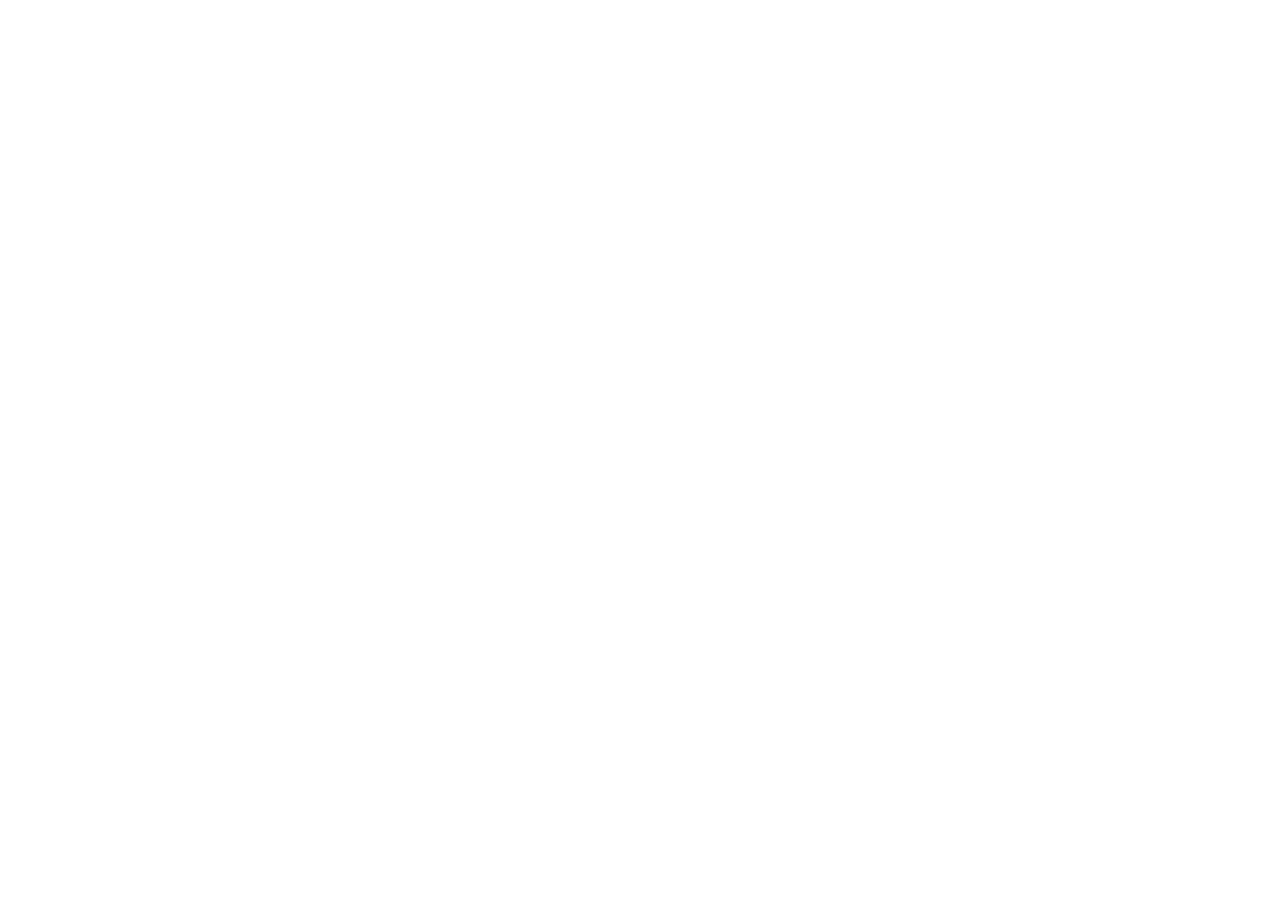
==== Netflix/pagina01.html @ 1e346f4c "testando as primeiras coisas" ====
<!DOCTYPE html>
<html lang="pt-br">
<head>
    <meta charset="UTF-8">
    <meta name="viewport" content="width=device-width, initial-scale=1.0">
    <link rel="shortcut icon" href="Imagens/favicon-16x16.png" type="image/x-icon">
    <link rel="stylesheet" href="estilo.css">
    <title>Netflix</title>
</head>
<body>
    
</body>
</html>
---- Netflix/estilo.css ----
@charset "UTF-8";

@font-face {
    font-family: 'netflixBold';
    src: url('NetflixSans-Bold.otf') format(opentype);
}

@font-face {
    font-family: 'NetflixLight';
    src: url('NetflixSans-Light.otf') format(opentype);
}
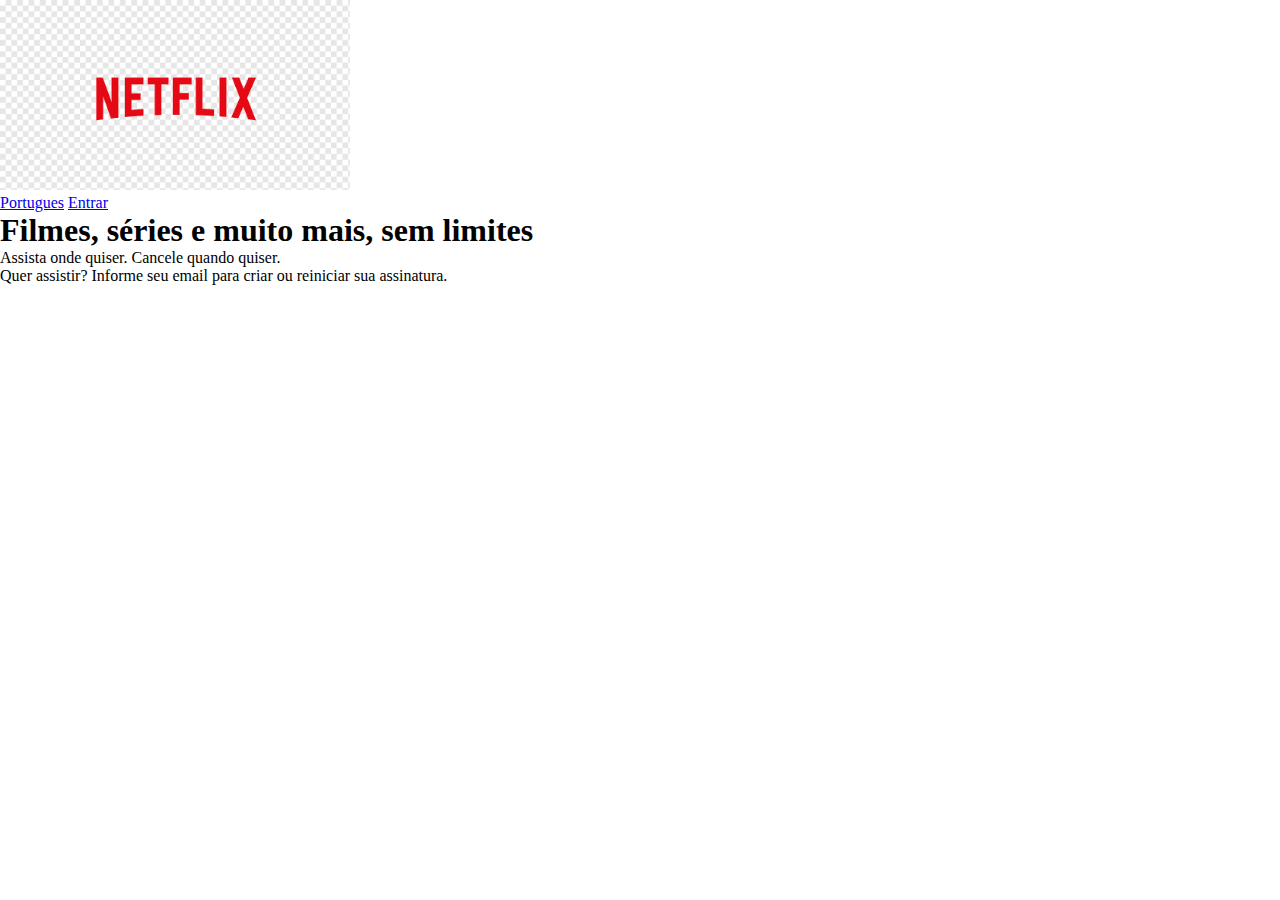
==== commit 448e2241: "1.1" ====
--- a/Netflix/pagina01.html
+++ b/Netflix/pagina01.html
@@ -8,6 +8,78 @@
     <title>Netflix</title>
 </head>
 <body>
+       <header>
+        <menu>
+            <nav>
+          
+               <div class="logo"><img src="Imagens/png netflix.png" alt="" width="350px"></div>  
+               
+                   <p>
+                       <a href="#"> Portugues</a>
+                       <a href="#"> Entrar</a>
+                   </p>
+               
+           
+            </nav>
+
+        </menu>
+       </header>
+
+       <main>
+
+       <section>
+
+        <h1>
+            Filmes, séries e muito mais, sem limites</h1>
+        
+            <p>
+                Assista onde quiser. Cancele quando quiser.
+            </p>
+            <p>
+                Quer assistir? Informe seu email para criar ou reiniciar sua assinatura.
+            </p>
+
+            
+
+
+
+       </section>
+
+
+       <section>
+
+
+
+       </section>
+
+
+
+       <section>
+
+
+
+       </section>
+
+
+
+       <section>
+
+
+
+       </section>
+
+
+       </main>
+
+       <aside>
+
+       </aside>
+
+
+       <footer>
+
+       </footer>
+    
     
 </body>
 </html>--- a/Netflix/estilo.css
+++ b/Netflix/estilo.css
@@ -6,6 +6,30 @@
 }
 
 @font-face {
-    font-family: 'NetflixLight';
+    font-family: 'netflixLight';
     src: url('NetflixSans-Light.otf') format(opentype);
+}
+
+@font-face {
+    font-family: 'netflixMedio';
+    src: url('NetflixSans-Medium.otf') format(opentype);
+}
+
+@font-face {
+    font-family: 'netflixRegular';
+    src: url('NetflixSans-Regular.otf') format(opentype);
+}
+
+*{
+    margin: 0px;
+    padding: 0px;
+}
+
+a{
+    text-align: right;
+}
+div.logo{
+    
+   
+
 }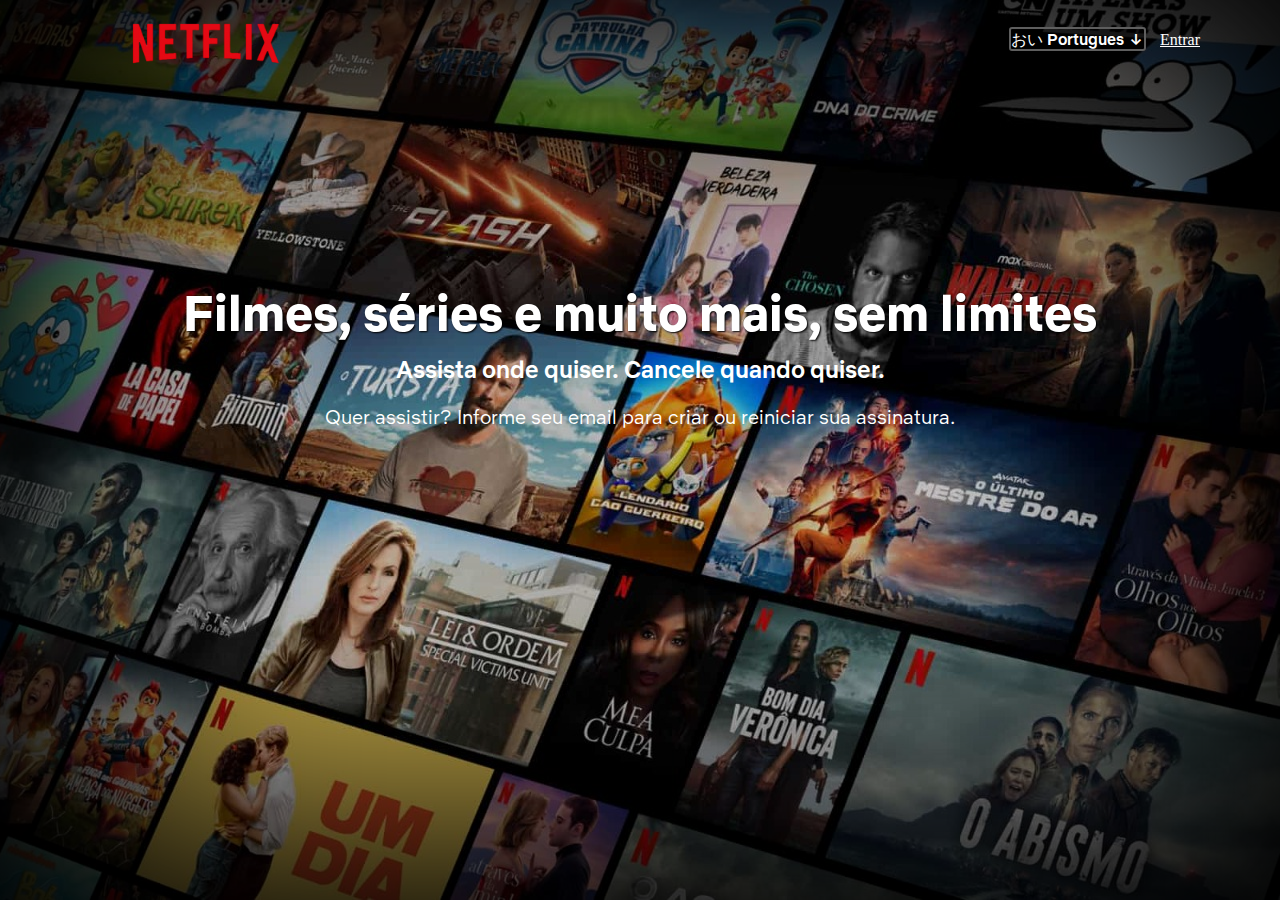
==== commit 39491a77: "começo do projeto" ====
--- a/Netflix/pagina01.html
+++ b/Netflix/pagina01.html
@@ -8,44 +8,45 @@
     <title>Netflix</title>
 </head>
 <body>
-       <header>
-        <menu>
-            <nav>
-          
-               <div class="logo"><img src="Imagens/png netflix.png" alt="" width="350px"></div>  
-               
-                   <p>
-                       <a href="#"> Portugues</a>
-                       <a href="#"> Entrar</a>
-                   </p>
-               
+       <div class="imagemfundo">
+           <header>
+            <menu>
+                <nav>
            
-            </nav>
+                   <div class="container"><img src="Imagens/png netflix.png" alt="" width="320px">
+           
+                       <div class="links">
+                           <p>
+                               <a href="#" id="caixa1"> おい Portugues   &#8595;</a>
+                               <a href="#" id="caixa2"> Entrar</a>
+                           </p>
+                       </div>
+                    </div>
+           
+           
+                </nav>
+           
+           </header>
+           <main>
+           <section>
+            
+                <h1 class="titulogg">
+                    Filmes, séries e muito mais, sem limites</h1>
+            
+           
+                <p class="par1">
+                    Assista onde quiser. Cancele quando quiser.
+                </p>
+                <p class="par2">
+                    Quer assistir? Informe seu email para criar ou reiniciar sua assinatura.
+                </p>
+                <form action=""></form>
+            </menu>
+           
+           </section>
+       
 
-        </menu>
-       </header>
-
-       <main>
-
-       <section>
-
-        <h1>
-            Filmes, séries e muito mais, sem limites</h1>
-        
-            <p>
-                Assista onde quiser. Cancele quando quiser.
-            </p>
-            <p>
-                Quer assistir? Informe seu email para criar ou reiniciar sua assinatura.
-            </p>
-
-            
-
-
-
-       </section>
-
-
+        </div>
        <section>
 
 
--- a/Netflix/estilo.css
+++ b/Netflix/estilo.css
@@ -20,16 +20,101 @@
     src: url('NetflixSans-Regular.otf') format(opentype);
 }
 
+:root{
+    --fonte1: 'netflixBold', arial, verdana;
+    --fonte2: 'netflixLight', arial, verdana;
+    --fonte3: 'netflixMedio', arial, verdana;
+    --fonte4: 'netflixRegular', arial, verdana;
+}
+
+
 *{
     margin: 0px;
     padding: 0px;
+    color: white;
+    
+    
 }
 
-a{
+div.imagemfundo{
+    background: url('Imagens/fundo\ principal.jfif') no-repeat fixed;
+    background-size: cover;
+    background-position: center;
+    width: 100vw;
+    height: 100vh;
+    box-shadow: inset 0px 0px 1300px 80px rgb(0, 0, 0);
+}
+
+
+
+
+.container{
+    display: flex;
+    align-items: center;
+    justify-content: space-between;
     text-align: right;
+    margin-right: 70px;
+    height: 80px;
+    
+    
+    
+
 }
-div.logo{
+
+div.container  {
+ padding-left: 45px;
     
-   
 
-}+}
+
+.links {
+    display: flex;}
+
+
+.links a {
+    margin-right: 10px; /* Ajuste o espaçamento conforme necessário */
+    
+    
+    
+}
+
+p > a#caixa1{
+    border: 2px solid #5E5E5E;
+    border-radius: 3px;
+    text-decoration: none;
+    background-color: rgba(0, 0, 0, 0.568);
+    font-family: var(--fonte3);
+    box-sizing: border-box;
+    text-align: center;
+
+}
+p{
+  text-align: center;  
+}
+
+h1{
+    text-align: center;
+    font-family: var(--fonte1);
+    font-size: 50px;
+    margin-top: 70px;
+    padding-top: 130px;
+    padding-bottom: 10px;
+    font-weight: bolder;
+    text-shadow: 1px 1px 2px black;
+}
+
+p.par1{
+    font-family: var(--fonte3);
+    color: white;
+    font-size: 1.5rem;
+    font-weight: 400;
+    text-shadow: 1px 1px 5px 2px black;
+    padding-bottom: 20px;
+
+}
+
+p.par2{
+    font-family: var(--fonte2);
+    font-size: 20px;
+}
+
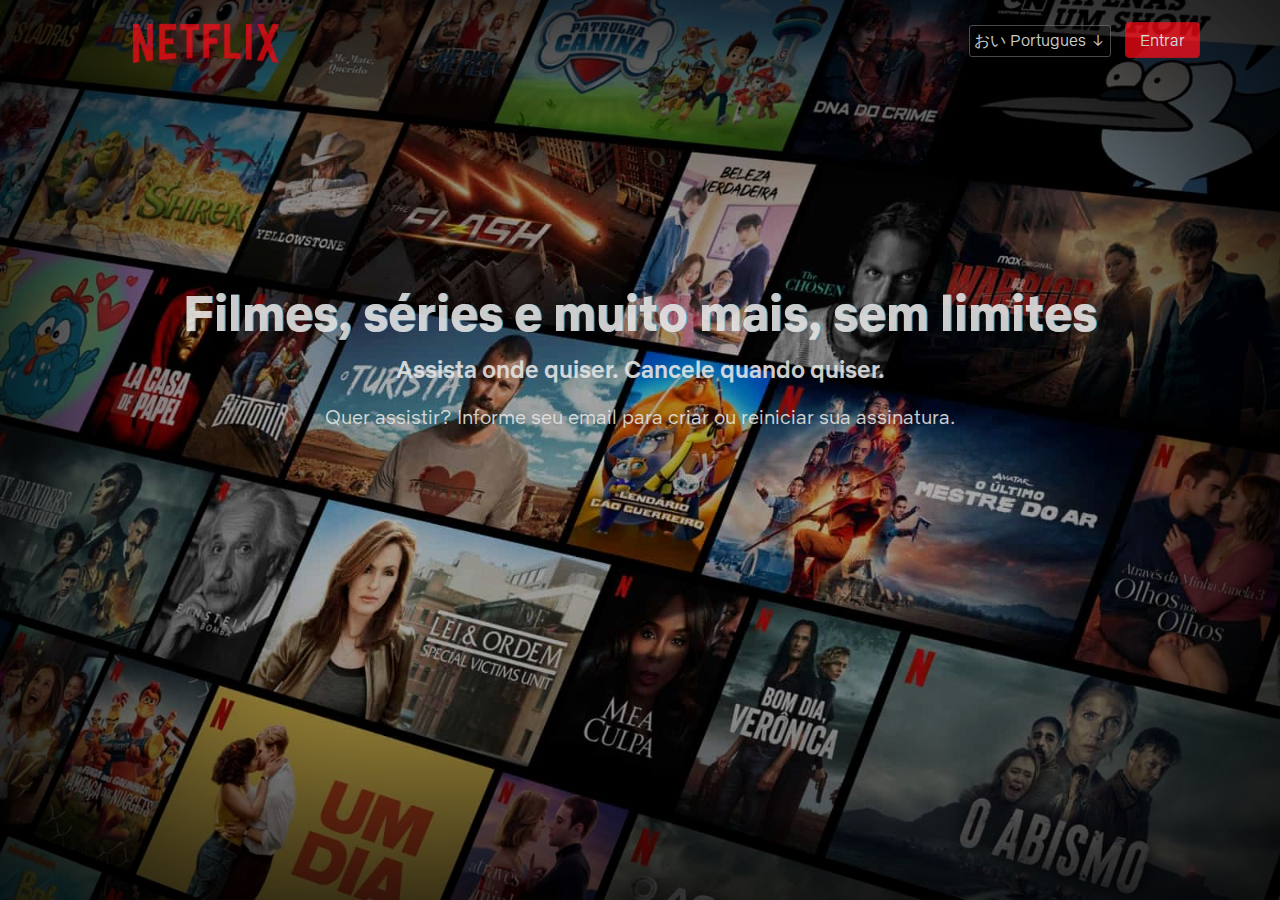
==== commit 5ca52aba: "pag1.2" ====
--- a/Netflix/pagina01.html
+++ b/Netflix/pagina01.html
@@ -8,45 +8,55 @@
     <title>Netflix</title>
 </head>
 <body>
-       <div class="imagemfundo">
-           <header>
-            <menu>
-                <nav>
+       
+    
+    <div class="overlay"></div>
+                   <section class="imagemfundo">
+               
            
-                   <div class="container"><img src="Imagens/png netflix.png" alt="" width="320px">
+
+            
+       
            
-                       <div class="links">
-                           <p>
-                               <a href="#" id="caixa1"> おい Portugues   &#8595;</a>
-                               <a href="#" id="caixa2"> Entrar</a>
-                           </p>
-                       </div>
-                    </div>
+               <header>
+                <menu>
+                    <nav>
+               
+                       <div class="container"><img src="Imagens/png netflix.png" alt="" width="320px">
+               
+                           <div class="links">
+                               <p>
+                                   <a href="#" id="caixa1"> おい Portugues   &#8595;</a>
+                                   <a href="#" > Entrar</a>
+                               </p>
+                           </div>
+                        </div>
+               
+               
+                    </nav>
+               
+               </header>
+               <main>
+               <section>
+               
+                    <h1 class="titulogg">
+                        Filmes, séries e muito mais, sem limites</h1>
+               
+               
+                    <p class="par1">
+                        Assista onde quiser. Cancele quando quiser.
+                    </p>
+                    <p class="par2">
+                        Quer assistir? Informe seu email para criar ou reiniciar sua assinatura.
+                    </p>
+                    <form action=""></form>
+                </menu>
+               
+               </section>
            
-           
-                </nav>
-           
-           </header>
-           <main>
-           <section>
-            
-                <h1 class="titulogg">
-                    Filmes, séries e muito mais, sem limites</h1>
-            
-           
-                <p class="par1">
-                    Assista onde quiser. Cancele quando quiser.
-                </p>
-                <p class="par2">
-                    Quer assistir? Informe seu email para criar ou reiniciar sua assinatura.
-                </p>
-                <form action=""></form>
-            </menu>
-           
-           </section>
        
 
-        </div>
+        </section>
        <section>
 
 
--- a/Netflix/estilo.css
+++ b/Netflix/estilo.css
@@ -36,16 +36,38 @@
     
 }
 
-div.imagemfundo{
+section.imagemfundo{
     background: url('Imagens/fundo\ principal.jfif') no-repeat fixed;
     background-size: cover;
     background-position: center;
     width: 100vw;
     height: 100vh;
     box-shadow: inset 0px 0px 1300px 80px rgb(0, 0, 0);
+    overflow: hidden;
 }
 
+.overlay{
+    position: absolute;
+    top: 0;
+    left: 0;
+    background-color: black;
+    width: 100%;
+    height: 100%;
+    opacity: 0.2;
+}
 
+.overlay::before {
+    content: "";
+    position: absolute;
+    top: 0;
+    left: 0;
+    width: 100%;
+    height: 100%;
+    background: url('Imagens/fundo\ principal.jfif') no-repeat fixed;
+    background-size: cover;
+    background-position: center;
+    filter: brightness(0.5); /* Ajuste o valor conforme necessário para escurecer a imagem de fundo */
+}
 
 
 .container{
@@ -68,26 +90,44 @@
 }
 
 .links {
-    display: flex;}
+    display: flex;
+    justify-content: center;
+
+}
+    
 
 
 .links a {
     margin-right: 10px; /* Ajuste o espaçamento conforme necessário */
+    text-align: center; /* Centralizar o texto */
+    display: inline-block; /* Para que a largura seja ajustada ao conteúdo */
+    padding: 7px 14px; /* Ajustar o preenchimento para que o texto fique centralizado */
+    border: 1px solid #C11119;
+    background-color: #e90813;
+    border-radius: 4px;
+    font-family: var(--fonte2);
+    font-weight: lighter;
+    box-sizing: border-box;
+    text-decoration: none;
     
     
     
 }
 
+
 p > a#caixa1{
-    border: 2px solid #5E5E5E;
+    border: 1px solid #5E5E5E;
     border-radius: 3px;
     text-decoration: none;
     background-color: rgba(0, 0, 0, 0.568);
-    font-family: var(--fonte3);
+    font-family: var(--fonte2);
+    font-weight: lighter;
     box-sizing: border-box;
     text-align: center;
+    padding: 4px;
 
 }
+
 p{
   text-align: center;  
 }
@@ -100,7 +140,7 @@
     padding-top: 130px;
     padding-bottom: 10px;
     font-weight: bolder;
-    text-shadow: 1px 1px 2px black;
+    text-shadow: 0.5px 0px 0px #60C6E6;
 }
 
 p.par1{
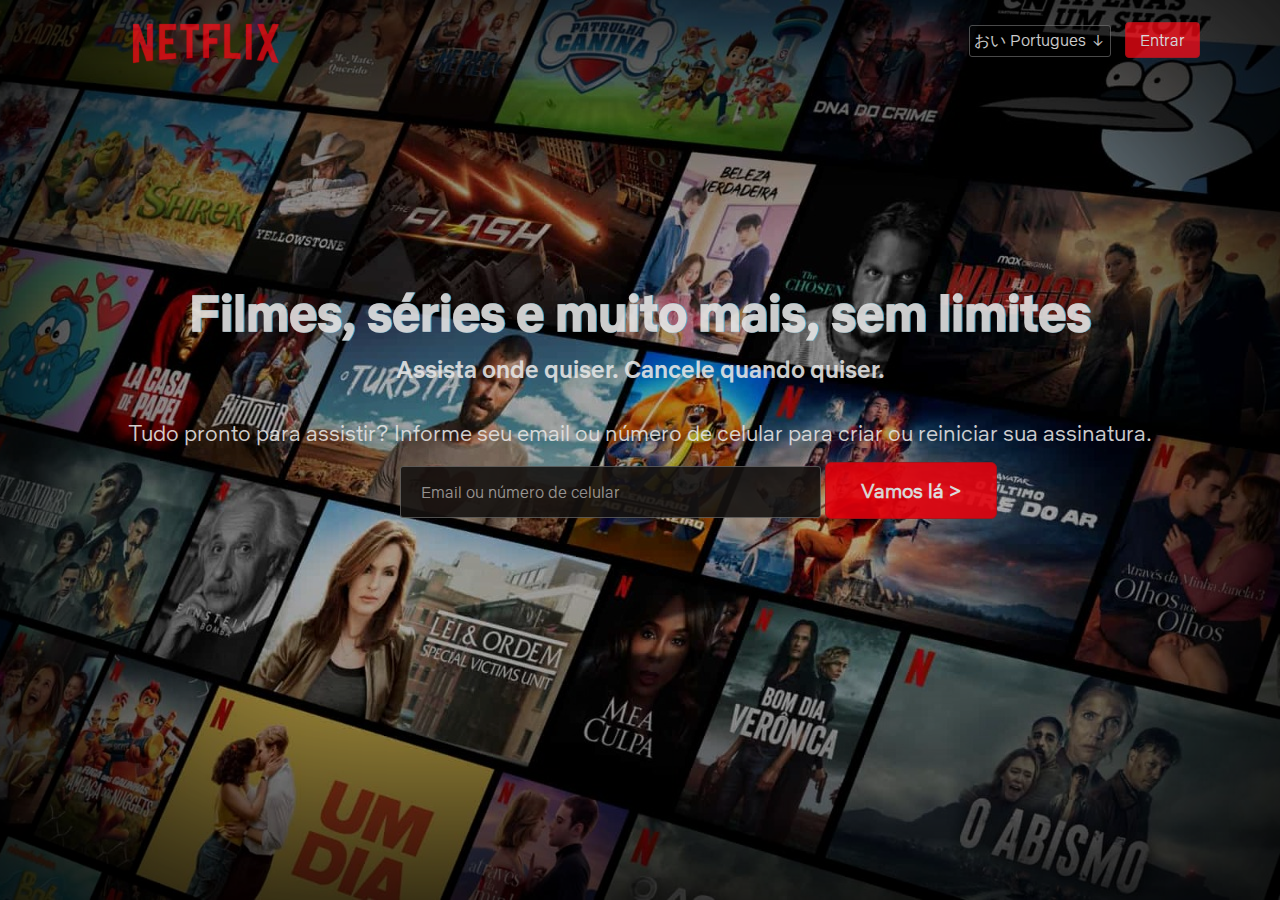
==== commit ae8323fc: "pag1.3" ====
--- a/Netflix/pagina01.html
+++ b/Netflix/pagina01.html
@@ -47,9 +47,12 @@
                         Assista onde quiser. Cancele quando quiser.
                     </p>
                     <p class="par2">
-                        Quer assistir? Informe seu email para criar ou reiniciar sua assinatura.
+                        Tudo pronto para assistir? Informe seu email ou número de celular para criar ou reiniciar sua assinatura.
                     </p>
-                    <form action=""></form>
+                    <form action="">
+                        <p id="dados"> Email ou número de celular</p>
+                        <p id="seguir"><strong>Vamos lá </strong>></p>
+                    </form>
                 </menu>
                
                </section>
--- a/Netflix/estilo.css
+++ b/Netflix/estilo.css
@@ -134,7 +134,7 @@
 
 h1{
     text-align: center;
-    font-family: var(--fonte1);
+    font-family: var(--fonte3);
     font-size: 50px;
     margin-top: 70px;
     padding-top: 130px;
@@ -155,6 +155,47 @@
 
 p.par2{
     font-family: var(--fonte2);
+    font-size: 22px;
+    margin: 15px;
+}
+
+form > p{
+    display: inline-block;
+    
+    
+}
+ #dados{
+    font-family: var(--fonte2);
+    text-align: start;
+    font-size: 16px;
+    color: rgba(255, 255, 255, 0.664);
+    padding: 15px 20px;
+    padding-right: 200px;
+    border: 1px solid #646463;
+    border-radius: 3px;
+    background-color: #171412;
+    margin-left: 400px;
+
+
+}
+
+
+#seguir{
+    argin-right: 10px; /* Ajuste o espaçamento conforme necessário */
+    text-align: center; /* Centralizar o texto */
+    display: inline-block; /* Para que a largura seja ajustada ao conteúdo */
+    padding: 15px 35px; /* Ajustar o preenchimento para que o texto fique centralizado */
+    border: 1px solid #C11119;
+    background-color: #ff000d;
+    border-radius: 6px;
+    font-family: var(--fonte2);
+    font-weight: bold;
     font-size: 20px;
-}
-
+    box-sizing: border-box;
+    text-decoration: none;
+    
+
+}
+
+
+
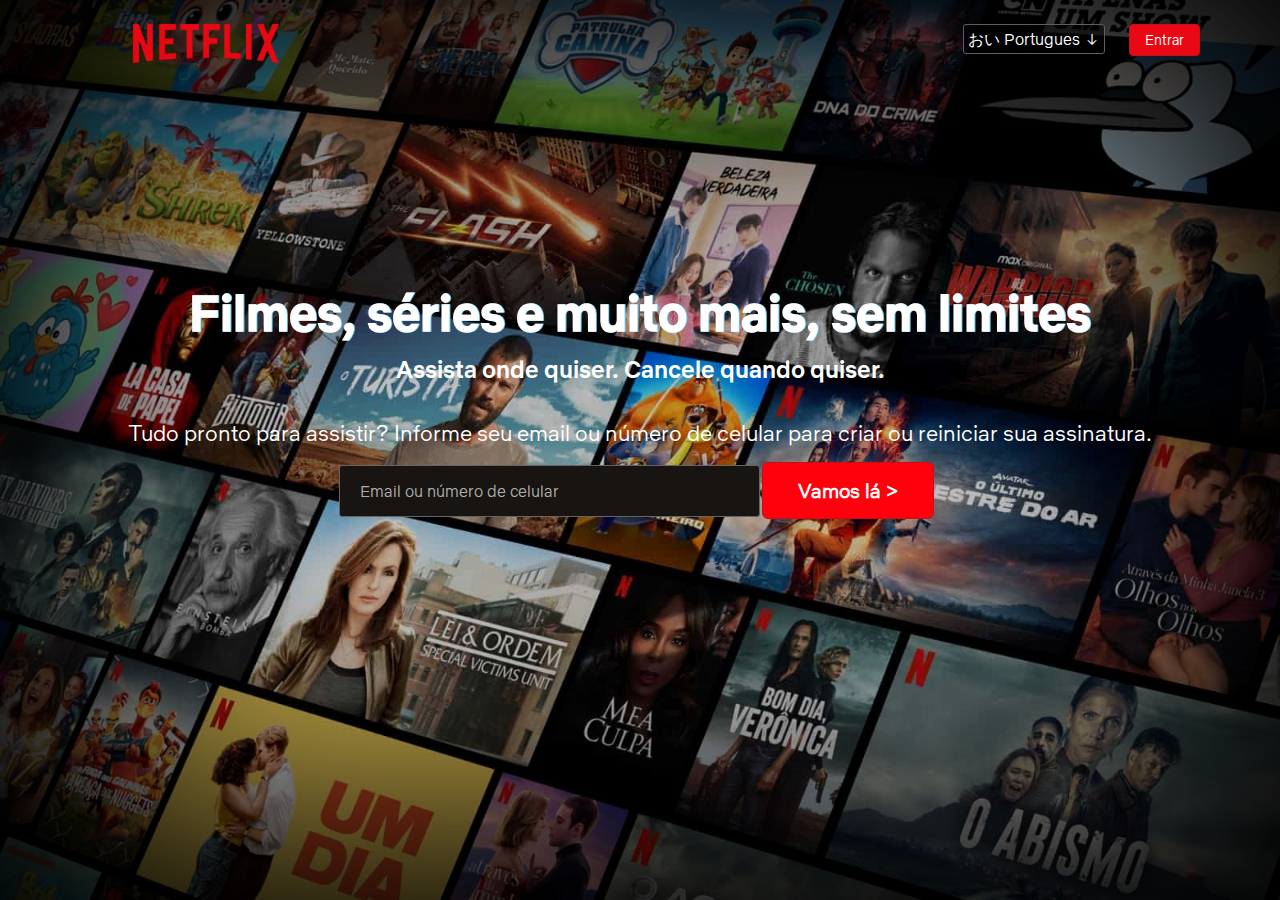
==== commit 9c4250b5: "pag 1.4" ====
--- a/Netflix/pagina01.html
+++ b/Netflix/pagina01.html
@@ -10,7 +10,7 @@
 <body>
        
     
-    <div class="overlay"></div>
+    <div class="overlay">
                    <section class="imagemfundo">
                
            
@@ -27,7 +27,7 @@
                            <div class="links">
                                <p>
                                    <a href="#" id="caixa1"> おい Portugues   &#8595;</a>
-                                   <a href="#" > Entrar</a>
+                                   <a href="#" class="caixa2"> <strong>Entrar</strong></a>
                                </p>
                            </div>
                         </div>
@@ -49,13 +49,17 @@
                     <p class="par2">
                         Tudo pronto para assistir? Informe seu email ou número de celular para criar ou reiniciar sua assinatura.
                     </p>
-                    <form action="">
-                        <p id="dados"> Email ou número de celular</p>
+                    <form action="cadastro.php" method="post" autocomplete="on">
+                        
+                            <p id="dados"> Email ou número de celular</p>
+                        
                         <p id="seguir"><strong>Vamos lá </strong>></p>
                     </form>
                 </menu>
                
                </section>
+
+            </div>
            
        
 
--- a/Netflix/estilo.css
+++ b/Netflix/estilo.css
@@ -32,6 +32,7 @@
     margin: 0px;
     padding: 0px;
     color: white;
+    
     
     
 }
@@ -42,8 +43,9 @@
     background-position: center;
     width: 100vw;
     height: 100vh;
+    position: relative;
     box-shadow: inset 0px 0px 1300px 80px rgb(0, 0, 0);
-    overflow: hidden;
+    
 }
 
 .overlay{
@@ -53,21 +55,11 @@
     background-color: black;
     width: 100%;
     height: 100%;
-    opacity: 0.2;
-}
-
-.overlay::before {
-    content: "";
-    position: absolute;
-    top: 0;
-    left: 0;
-    width: 100%;
-    height: 100%;
-    background: url('Imagens/fundo\ principal.jfif') no-repeat fixed;
-    background-size: cover;
-    background-position: center;
-    filter: brightness(0.5); /* Ajuste o valor conforme necessário para escurecer a imagem de fundo */
-}
+    opacity: 1.8;   
+    
+}
+
+
 
 
 .container{
@@ -92,27 +84,36 @@
 .links {
     display: flex;
     justify-content: center;
-
-}
-    
-
-
-.links a {
+    
+}
+    
+
+
+p > a.caixa2{
     margin-right: 10px; /* Ajuste o espaçamento conforme necessário */
     text-align: center; /* Centralizar o texto */
     display: inline-block; /* Para que a largura seja ajustada ao conteúdo */
-    padding: 7px 14px; /* Ajustar o preenchimento para que o texto fique centralizado */
+    padding: 6px 15px; /* Ajustar o preenchimento para que o texto fique centralizado */
+    margin-left: 20px;
     border: 1px solid #C11119;
     background-color: #e90813;
     border-radius: 4px;
     font-family: var(--fonte2);
+    font-size: 14px;
     font-weight: lighter;
     box-sizing: border-box;
     text-decoration: none;
-    
-    
-    
-}
+    cursor: pointer;
+}
+
+a.caixa2:hover{
+    background-color: rgb(187, 6, 6);
+    transition-duration: 0.5s;
+    color: rgb(173, 172, 172);
+}
+
+
+
 
 
 p > a#caixa1{
@@ -125,8 +126,12 @@
     box-sizing: border-box;
     text-align: center;
     padding: 4px;
-
-}
+    cursor: pointer;
+
+}
+
+
+
 
 p{
   text-align: center;  
@@ -164,7 +169,15 @@
     
     
 }
- #dados{
+
+form {
+    display: flex;
+    justify-content: center; /* Centralize o conteúdo horizontalmente */
+    align-items: center;
+}
+
+
+  #dados{
     font-family: var(--fonte2);
     text-align: start;
     font-size: 16px;
@@ -174,14 +187,16 @@
     border: 1px solid #646463;
     border-radius: 3px;
     background-color: #171412;
-    margin-left: 400px;
+    margin: 0px 2px;
+    cursor: text;
 
 
 }
 
 
 #seguir{
-    argin-right: 10px; /* Ajuste o espaçamento conforme necessário */
+    
+    margin-right: 10px; /* Ajuste o espaçamento conforme necessário */
     text-align: center; /* Centralizar o texto */
     display: inline-block; /* Para que a largura seja ajustada ao conteúdo */
     padding: 15px 35px; /* Ajustar o preenchimento para que o texto fique centralizado */
@@ -193,9 +208,17 @@
     font-size: 20px;
     box-sizing: border-box;
     text-decoration: none;
-    
-
-}
-
-
-
+    cursor: pointer;
+    
+    
+
+}
+
+#seguir:hover{
+    background-color: rgb(187, 6, 6);
+    transition-duration: 0.5s;
+
+
+
+
+}
